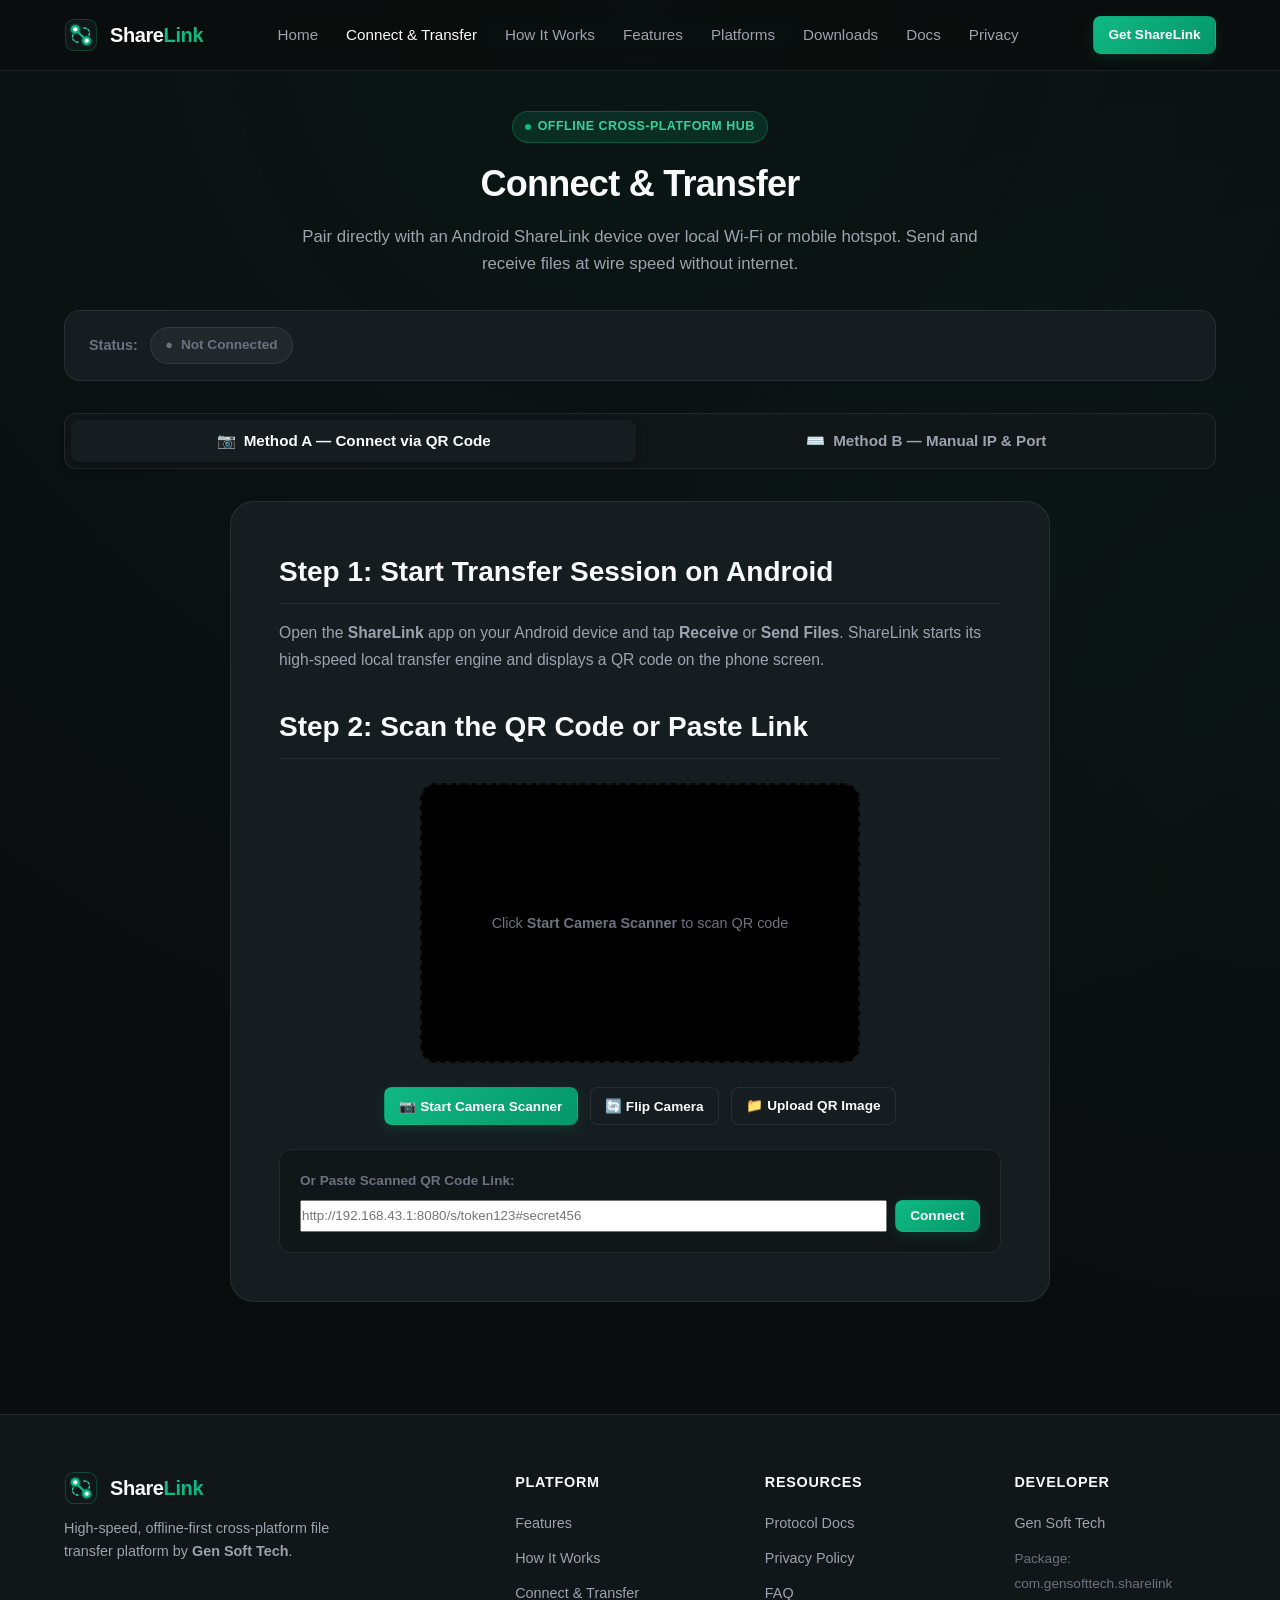
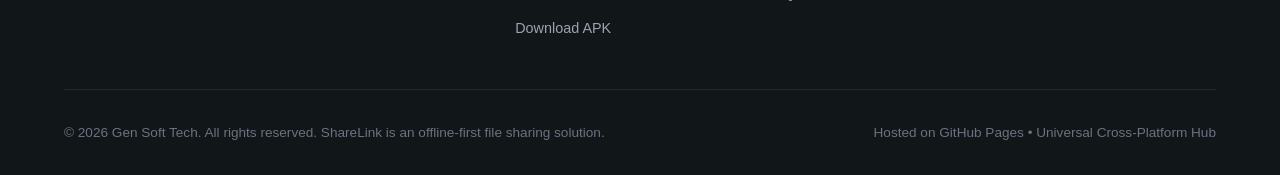
==== connect.html @ 1504897c "feat: implement real cross-platform Connect & Transfer hub with QR scanner and dashboard" ====
<!DOCTYPE html>
<html lang="en">
<head>
  <meta charset="UTF-8">
  <meta name="viewport" content="width=device-width, initial-scale=1.0">
  <title>Connect & Transfer — ShareLink Cross-Platform Hub</title>
  <meta name="description" content="Connect to nearby Android ShareLink devices over local Wi-Fi or hotspot. Send and receive files directly with zero cloud relay.">
  <link rel="icon" type="image/svg+xml" href="assets/favicon.svg">
  <link rel="stylesheet" href="css/style.css">
  <style>
    /* Specific styles for Connect & Transfer Hub */
    .status-bar-wrapper {
      display: flex;
      align-items: center;
      justify-content: space-between;
      background-color: var(--bg-card);
      border: 1px solid var(--border-color);
      border-radius: var(--radius-lg);
      padding: 1rem 1.5rem;
      margin-bottom: 2rem;
      flex-wrap: wrap;
      gap: 1rem;
    }

    .status-pill {
      display: inline-flex;
      align-items: center;
      gap: 0.5rem;
      font-size: 0.85rem;
      font-weight: 600;
      padding: 0.4rem 0.9rem;
      border-radius: 9999px;
      background-color: rgba(255, 255, 255, 0.05);
      border: 1px solid var(--border-color);
    }

    .status-not_connected { color: var(--text-muted); }
    .status-connecting { color: #FBBF24; border-color: rgba(251, 191, 36, 0.3); background: rgba(251, 191, 36, 0.1); }
    .status-waiting_approval { color: #F97316; border-color: rgba(249, 115, 22, 0.3); background: rgba(249, 115, 22, 0.1); }
    .status-connected { color: #10B981; border-color: rgba(16, 185, 129, 0.3); background: rgba(16, 185, 129, 0.1); }
    .status-connection_lost { color: #EF4444; border-color: rgba(239, 68, 68, 0.3); background: rgba(239, 68, 68, 0.1); }
    .status-session_expired { color: #EAB308; border-color: rgba(234, 179, 8, 0.3); background: rgba(234, 179, 8, 0.1); }

    .method-nav {
      display: flex;
      gap: 0.5rem;
      background-color: var(--bg-surface);
      padding: 0.4rem;
      border-radius: var(--radius-md);
      border: 1px solid var(--border-color);
      margin-bottom: 2rem;
    }

    .method-tab-btn {
      flex: 1;
      padding: 0.75rem 1rem;
      background: none;
      border: none;
      color: var(--text-secondary);
      font-weight: 600;
      font-size: 0.95rem;
      border-radius: var(--radius-sm);
      cursor: pointer;
      transition: all var(--transition-fast);
      display: flex;
      align-items: center;
      justify-content: center;
      gap: 0.5rem;
    }

    .method-tab-btn.active {
      background-color: var(--bg-card);
      color: var(--text-primary);
      box-shadow: 0 4px 12px rgba(0, 0, 0, 0.3);
    }

    .scanner-viewfinder {
      position: relative;
      width: 100%;
      max-width: 440px;
      height: 280px;
      margin: 1.5rem auto;
      border-radius: var(--radius-lg);
      overflow: hidden;
      background-color: #000000;
      border: 2px dashed var(--border-color);
      display: flex;
      align-items: center;
      justify-content: center;
    }

    .scanner-viewfinder video {
      width: 100%;
      height: 100%;
      object-fit: cover;
    }

    .scanner-viewfinder.active-scanning {
      border: 2px solid var(--accent-primary);
      box-shadow: 0 0 25px var(--accent-glow);
    }

    .scan-laser {
      display: none;
      position: absolute;
      left: 10%;
      right: 10%;
      height: 2px;
      background: linear-gradient(90deg, transparent, var(--accent-light), transparent);
      box-shadow: 0 0 12px var(--accent-light);
      animation: scanLaser 2s infinite ease-in-out;
    }

    .scanner-viewfinder.active-scanning .scan-laser {
      display: block;
    }

    @keyframes scanLaser {
      0% { top: 15%; }
      50% { top: 85%; }
      100% { top: 15%; }
    }

    .security-notice-box {
      background: rgba(16, 185, 129, 0.05);
      border: 1px solid var(--border-accent);
      border-radius: var(--radius-lg);
      padding: 1.5rem;
      margin-top: 1.5rem;
    }

    .dropzone-box {
      border: 2px dashed rgba(255, 255, 255, 0.15);
      border-radius: var(--radius-lg);
      padding: 3rem 2rem;
      text-align: center;
      background-color: rgba(255, 255, 255, 0.02);
      transition: all var(--transition-fast);
      cursor: pointer;
    }

    .dropzone-box.drag-active {
      border-color: var(--accent-primary);
      background-color: var(--accent-glow);
    }

    .file-item-row {
      display: flex;
      align-items: center;
      justify-content: space-between;
      padding: 0.85rem 1rem;
      background-color: var(--bg-surface);
      border: 1px solid var(--border-color);
      border-radius: var(--radius-sm);
      margin-bottom: 0.5rem;
    }

    .file-item-info {
      display: flex;
      align-items: center;
      gap: 0.75rem;
    }

    .file-item-icon {
      font-size: 1.25rem;
    }

    .file-item-name {
      font-weight: 600;
      font-size: 0.95rem;
      color: var(--text-primary);
    }

    .file-item-meta {
      font-size: 0.8rem;
      color: var(--text-muted);
      font-family: var(--font-mono);
    }

    .btn-remove-file {
      background: none;
      border: none;
      color: var(--text-muted);
      cursor: pointer;
      font-size: 1.1rem;
      padding: 0.25rem 0.5rem;
      transition: color var(--transition-fast);
    }

    .btn-remove-file:hover {
      color: #EF4444;
    }

    .empty-state {
      padding: 2.5rem;
      text-align: center;
      color: var(--text-muted);
      font-size: 0.95rem;
    }

    .preset-pill {
      display: inline-block;
      font-size: 0.78rem;
      font-family: var(--font-mono);
      background-color: rgba(255, 255, 255, 0.06);
      padding: 0.25rem 0.6rem;
      border-radius: 4px;
      margin-right: 0.4rem;
      cursor: pointer;
      border: 1px solid var(--border-color);
    }

    .preset-pill:hover {
      border-color: var(--accent-primary);
      color: var(--accent-light);
    }
  </style>
</head>
<body>

  <!-- Navigation Header -->
  <header class="site-header">
    <div class="container nav-wrapper">
      <a href="./" class="brand-link" aria-label="ShareLink Home">
        <img src="assets/logo.svg" alt="ShareLink Logo" class="brand-logo">
        <span class="brand-name">Share<span>Link</span></span>
      </a>

      <nav>
        <ul class="nav-links" id="navLinks">
          <li><a href="./">Home</a></li>
          <li><a href="connect.html" class="active">Connect &amp; Transfer</a></li>
          <li><a href="./#how-it-works">How It Works</a></li>
          <li><a href="./#features">Features</a></li>
          <li><a href="./#platforms">Platforms</a></li>
          <li><a href="downloads.html">Downloads</a></li>
          <li><a href="docs.html">Docs</a></li>
          <li><a href="privacy.html">Privacy</a></li>
        </ul>
      </nav>

      <div class="nav-cta">
        <a href="downloads.html" class="btn btn-primary btn-sm">Get ShareLink</a>
        <button class="mobile-menu-toggle" id="mobileMenuBtn" aria-label="Toggle navigation menu">☰</button>
      </div>
    </div>
  </header>

  <main class="container" style="padding-top: 2.5rem; padding-bottom: 5rem;">
    <!-- Page Headline -->
    <div class="section-header" style="margin-bottom: 2rem;">
      <div class="badge" style="margin-bottom: 0.75rem;">
        <span class="badge-dot"></span> Offline Cross-Platform Hub
      </div>
      <h1 class="section-title">Connect &amp; Transfer</h1>
      <p class="section-subtitle">
        Pair directly with an Android ShareLink device over local Wi-Fi or mobile hotspot. Send and receive files at wire speed without internet.
      </p>
    </div>

    <!-- Live Connection Status Bar -->
    <div class="status-bar-wrapper">
      <div style="display: flex; align-items: center; gap: 0.75rem;">
        <span style="font-size: 0.9rem; color: var(--text-muted); font-weight: 600;">Status:</span>
        <div id="connectionStatusBadge" class="status-pill status-not_connected">
          <span style="font-size: 0.8rem;">●</span>
          <span id="connectionStatusText">Not Connected</span>
        </div>
      </div>

      <div id="connectedDeviceBar" style="display: none; align-items: center; gap: 1rem;">
        <span style="font-size: 0.9rem; color: var(--text-secondary);">
          Host: <strong id="barDeviceName" style="color: var(--text-primary);">Android Device</strong> (<span id="barDeviceIp" style="font-family: var(--font-mono);">192.168.43.1:8080</span>)
        </span>
        <button class="btn btn-secondary btn-sm" onclick="ConnectApp.disconnect()">Disconnect</button>
      </div>
    </div>

    <!-- PANEL 1: CONNECTION SETUP -->
    <section id="connectPanelSection">
      <!-- Method Selector Tabs -->
      <div class="method-nav">
        <button class="method-tab-btn active" data-target="paneQr">
          <span>📷</span> Method A — Connect via QR Code
        </button>
        <button class="method-tab-btn" data-target="paneManual">
          <span>⌨️</span> Method B — Manual IP &amp; Port
        </button>
      </div>

      <!-- METHOD A: QR CODE SCAN / PASTE -->
      <div id="paneQr" class="method-pane doc-content" style="margin-bottom: 2rem;">
        <h2 style="margin-top: 0;">Step 1: Start Transfer Session on Android</h2>
        <p>
          Open the <strong>ShareLink</strong> app on your Android device and tap <strong>Receive</strong> or <strong>Send Files</strong>. ShareLink starts its high-speed local transfer engine and displays a QR code on the phone screen.
        </p>

        <h2>Step 2: Scan the QR Code or Paste Link</h2>
        <div class="scanner-viewfinder" id="qrScannerBox">
          <video id="qrVideo" playsinline></video>
          <canvas id="qrCanvas" style="display: none;"></canvas>
          <div class="scan-laser"></div>
          <div id="qrScanPrompt" style="position: absolute; text-align: center; color: var(--text-muted); font-size: 0.9rem; padding: 1rem;">
            Click <strong>Start Camera Scanner</strong> to scan QR code
          </div>
        </div>

        <div style="display: flex; justify-content: center; gap: 0.75rem; margin-bottom: 1.5rem; flex-wrap: wrap;">
          <button id="btnStartQrScanner" class="btn btn-primary btn-sm">📷 Start Camera Scanner</button>
          <button id="btnFlipQrCamera" class="btn btn-secondary btn-sm">🔄 Flip Camera</button>
          <label class="btn btn-secondary btn-sm" style="cursor: pointer;">
            📁 Upload QR Image
            <input type="file" id="qrFileInput" accept="image/*" style="display: none;">
          </label>
        </div>

        <div id="qrScanError" style="display: none; background: rgba(239, 68, 68, 0.1); border: 1px solid rgba(239, 68, 68, 0.3); color: #EF4444; padding: 0.75rem; border-radius: var(--radius-sm); font-size: 0.85rem; margin-bottom: 1.5rem; text-align: center;"></div>

        <!-- Manual Paste Input Alternative -->
        <div style="background-color: var(--bg-surface); padding: 1.25rem; border-radius: var(--radius-md); border: 1px solid var(--border-color);">
          <label style="display: block; font-size: 0.85rem; color: var(--text-muted); font-weight: 600; margin-bottom: 0.5rem;">
            Or Paste Scanned QR Code Link:
          </label>
          <div style="display: flex; gap: 0.5rem;">
            <input type="text" id="qrPasteInput" class="setting-input" style="flex: 1;" placeholder="http://192.168.43.1:8080/s/token123#secret456">
            <button id="btnParseQrString" class="btn btn-primary btn-sm">Connect</button>
          </div>
        </div>
      </div>

      <!-- METHOD B: MANUAL CONNECTION -->
      <div id="paneManual" class="method-pane doc-content" style="display: none; margin-bottom: 2rem;">
        <h2 style="margin-top: 0;">Connect Using Local IP &amp; Port</h2>
        <p>
          If your device does not have a camera or cannot scan QR codes, enter the connection details displayed on the Android ShareLink screen:
        </p>

        <div style="display: grid; grid-template-columns: 2fr 1fr; gap: 1rem; margin-bottom: 1.25rem;">
          <div>
            <label style="display: block; font-size: 0.85rem; color: var(--text-muted); font-weight: 600; margin-bottom: 0.4rem;">
              Android Device IP Address:
            </label>
            <input type="text" id="manualIpInput" class="setting-input" value="192.168.43.1" placeholder="192.168.43.1">
            <div style="margin-top: 0.4rem;">
              <span class="preset-pill" onclick="document.getElementById('manualIpInput').value='192.168.43.1'">Hotspot: 192.168.43.1</span>
              <span class="preset-pill" onclick="document.getElementById('manualIpInput').value='192.168.1.'">Wi-Fi: 192.168.1.x</span>
            </div>
          </div>

          <div>
            <label style="display: block; font-size: 0.85rem; color: var(--text-muted); font-weight: 600; margin-bottom: 0.4rem;">
              Server Port:
            </label>
            <input type="text" id="manualPortInput" class="setting-input" value="8080" placeholder="8080">
          </div>
        </div>

        <div style="margin-bottom: 1.25rem;">
          <label style="display: block; font-size: 0.85rem; color: var(--text-muted); font-weight: 600; margin-bottom: 0.4rem;">
            Session Token (Optional):
          </label>
          <input type="text" id="manualTokenInput" class="setting-input" placeholder="e.g. 64-character hexadecimal session token">
        </div>

        <div style="margin-bottom: 1.5rem;">
          <label style="display: block; font-size: 0.85rem; color: var(--text-muted); font-weight: 600; margin-bottom: 0.4rem;">
            Pairing Secret (Protected — Never transmitted in plain URL):
          </label>
          <input type="password" id="manualSecretInput" class="setting-input" placeholder="Pairing secret from QR hash fragment">
        </div>

        <div style="text-align: center;">
          <button id="btnManualConnect" class="btn btn-primary btn-lg" style="width: 100%; max-width: 320px;">
            🔗 Establish Connection
          </button>
        </div>
      </div>

      <!-- Real-World Browser Security Notice & Direct Launch Result -->
      <div id="connectionResultContainer" class="security-notice-box" style="display: none;">
        <div style="display: flex; align-items: flex-start; gap: 1rem;">
          <div style="font-size: 2rem;">🛡️</div>
          <div style="flex: 1;">
            <h3 style="font-size: 1.2rem; font-weight: 750; margin-bottom: 0.5rem; color: var(--text-primary);">
              Launch Direct Transfer Session
            </h3>

            <div id="mixedContentNotice">
              <p style="font-size: 0.92rem; color: var(--text-secondary); line-height: 1.6; margin-bottom: 1rem;">
                <strong>Browser Security &amp; Local Network Access Notice:</strong> Because this website is securely hosted on GitHub Pages (<code>HTTPS</code>), modern web browsers (Chrome, Edge, Safari, Firefox) strictly prohibit background requests to unencrypted local network devices (<code>HTTP</code>) due to <strong>Mixed Content</strong> and <strong>Private Network Access (PNA)</strong> security policies.
              </p>
              <p style="font-size: 0.92rem; color: var(--text-secondary); line-height: 1.6; margin-bottom: 1.25rem;">
                To interact with the Android transfer engine with 100% full speed, zero cross-origin barriers, and hardware WebCrypto acceleration, open the direct local session link below:
              </p>
            </div>

            <div style="display: flex; gap: 1rem; flex-wrap: wrap; align-items: center;">
              <a id="btnDirectLaunch" href="#" target="_blank" rel="noopener" class="btn btn-primary btn-lg">
                🚀 Launch Direct Transfer Dashboard ↗
              </a>
              <span style="font-size: 0.85rem; color: var(--text-muted); font-family: var(--font-mono);">
                Target: <a id="directUrlLink" href="#" target="_blank" style="color: var(--accent-light);">http://192.168.43.1:8080/</a>
              </span>
            </div>
          </div>
        </div>
      </div>
    </section>

    <!-- PANEL 2: LIVE CONNECTED TRANSFER DASHBOARD (Send & Receive) -->
    <section id="transferDashboardSection" style="display: none;">
      <!-- Dashboard Sub-Tabs -->
      <div class="method-nav">
        <button class="dash-tab-btn active" data-target="dashPaneSend">
          <span>🚀</span> Send Files to Android
        </button>
        <button class="dash-tab-btn" data-target="dashPaneReceive">
          <span>📥</span> Receive Files from Android
        </button>
        <button class="dash-tab-btn" data-target="dashPaneHistory">
          <span>📜</span> Transfer History
        </button>
      </div>

      <!-- SUB-TAB 1: SEND FILES TO ANDROID -->
      <div id="dashPaneSend" class="dash-pane doc-content">
        <h2 style="margin-top: 0;">Upload Files to Connected Device</h2>
        <p>
          Select photos, videos, APKs, or documents to stream directly into the Android device's <code>Downloads/ShareLink</code> folder.
        </p>

        <!-- Drag & Drop Zone -->
        <div id="sendDropzone" class="dropzone-box" onclick="document.getElementById('sendFileInput').click()">
          <div style="font-size: 2.5rem; margin-bottom: 0.75rem;">📁</div>
          <h3 style="font-size: 1.2rem; font-weight: 700; margin-bottom: 0.5rem;">Drag &amp; drop files here</h3>
          <p style="color: var(--text-muted); font-size: 0.9rem; margin-bottom: 1.25rem;">
            Supports large files up to 10 GB. Fast isolate streaming with backpressure.
          </p>
          <div style="display: flex; gap: 0.75rem; justify-content: center; flex-wrap: wrap;">
            <button class="btn btn-primary btn-sm" type="button" onclick="event.stopPropagation(); document.getElementById('sendFileInput').click();">Select Files</button>
            <button class="btn btn-secondary btn-sm" type="button" onclick="event.stopPropagation(); document.getElementById('sendFolderInput').click();">Select Folder</button>
          </div>
        </div>

        <input type="file" id="sendFileInput" multiple style="display: none;">
        <input type="file" id="sendFolderInput" webkitdirectory directory multiple style="display: none;">

        <!-- Queue Summary -->
        <div style="display: flex; justify-content: space-between; align-items: center; margin: 1.5rem 0 0.75rem;">
          <div style="font-weight: 700; font-size: 1rem;">
            Selected Queue: <span id="uploadSummaryCount" style="color: var(--accent-light);">0 files</span> (<span id="uploadSummarySize">0 B</span>)
          </div>
          <button class="btn btn-secondary btn-sm" onclick="ConnectApp.clearUploadQueue()">Clear Queue</button>
        </div>

        <!-- Selected Files List -->
        <div id="uploadQueueList" style="margin-bottom: 1.5rem;">
          <div class="empty-state">No files selected. Drag &amp; drop files above or click to browse.</div>
        </div>

        <!-- Upload Streaming Progress Bar -->
        <div id="uploadProgressBox" style="display: none; background: var(--bg-surface); padding: 1.25rem; border-radius: var(--radius-md); border: 1px solid var(--border-color); margin-bottom: 1.5rem;">
          <div style="display: flex; justify-content: space-between; align-items: center; margin-bottom: 0.75rem;">
            <strong id="uploadProgressStatus" style="font-size: 0.95rem; color: var(--text-primary);">Preparing upload...</strong>
            <button id="btnCancelUpload" class="btn btn-secondary btn-sm">Cancel</button>
          </div>
          <div class="transfer-progress-bar">
            <div id="uploadProgressFill" class="progress-fill" style="width: 0%;"></div>
          </div>
          <div style="display: flex; justify-content: space-between; font-size: 0.8rem; color: var(--text-muted); margin-top: 0.5rem; font-family: var(--font-mono);">
            <span id="uploadProgressMetrics">0% • 0 MB/s</span>
          </div>
        </div>

        <div style="text-align: center;">
          <button id="btnStartSend" class="btn btn-primary btn-lg" style="min-width: 240px;" disabled>
            🚀 Send Files to Android
          </button>
        </div>
      </div>

      <!-- SUB-TAB 2: RECEIVE FILES FROM ANDROID -->
      <div id="dashPaneReceive" class="dash-pane doc-content" style="display: none;">
        <div style="display: flex; justify-content: space-between; align-items: center; margin-bottom: 1.25rem; flex-wrap: wrap; gap: 0.75rem;">
          <div>
            <h2 style="margin: 0;">Files Available from Android Sender</h2>
            <p style="color: var(--text-muted); font-size: 0.85rem; margin-top: 0.25rem;">Select files to stream directly to your browser.</p>
          </div>
          <button class="btn btn-primary btn-sm" onclick="ConnectApp.downloadAllSelected()">Download Selected</button>
        </div>

        <div id="receiveFilesList">
          <div class="empty-state">No files currently offered by the Android sender.</div>
        </div>
      </div>

      <!-- SUB-TAB 3: TRANSFER HISTORY -->
      <div id="dashPaneHistory" class="dash-pane doc-content" style="display: none;">
        <h2 style="margin-top: 0;">Session Transfer History</h2>
        <div style="overflow-x: auto; margin-top: 1rem;">
          <table style="width: 100%; border-collapse: collapse; font-size: 0.9rem; text-align: left;">
            <thead>
              <tr style="border-bottom: 1px solid var(--border-color); color: var(--text-muted);">
                <th style="padding: 0.75rem;">Time</th>
                <th style="padding: 0.75rem;">Direction</th>
                <th style="padding: 0.75rem;">Filename</th>
                <th style="padding: 0.75rem;">Size</th>
                <th style="padding: 0.75rem;">Status</th>
              </tr>
            </thead>
            <tbody id="historyListTableBody">
              <tr>
                <td colspan="5" class="empty-state">No transfers recorded in this session.</td>
              </tr>
            </tbody>
          </table>
        </div>
      </div>
    </section>
  </main>

  <!-- Site Footer -->
  <footer class="site-footer">
    <div class="container">
      <div class="footer-grid">
        <div class="footer-brand">
          <a href="./" class="brand-link">
            <img src="assets/logo.svg" alt="ShareLink Logo" class="brand-logo">
            <span class="brand-name">Share<span>Link</span></span>
          </a>
          <p>High-speed, offline-first cross-platform file transfer platform by <strong>Gen Soft Tech</strong>.</p>
        </div>

        <div class="footer-col">
          <h5>Platform</h5>
          <ul>
            <li><a href="./#features">Features</a></li>
            <li><a href="./#how-it-works">How It Works</a></li>
            <li><a href="connect.html">Connect &amp; Transfer</a></li>
            <li><a href="downloads.html">Download APK</a></li>
          </ul>
        </div>

        <div class="footer-col">
          <h5>Resources</h5>
          <ul>
            <li><a href="docs.html">Protocol Docs</a></li>
            <li><a href="privacy.html">Privacy Policy</a></li>
            <li><a href="./#faq">FAQ</a></li>
          </ul>
        </div>

        <div class="footer-col">
          <h5>Developer</h5>
          <ul>
            <li><span style="color: var(--text-secondary); font-size: 0.9rem;">Gen Soft Tech</span></li>
            <li><span style="color: var(--text-muted); font-size: 0.85rem;">Package: com.gensofttech.sharelink</span></li>
          </ul>
        </div>
      </div>

      <div class="footer-bottom">
        <div>&copy; 2026 Gen Soft Tech. All rights reserved. ShareLink is an offline-first file sharing solution.</div>
        <div>Hosted on GitHub Pages • Universal Cross-Platform Hub</div>
      </div>
    </div>
  </footer>

  <script src="js/qr-scanner.js"></script>
  <script src="js/connect.js"></script>
  <script src="js/main.js"></script>
</body>
</html>
---- css/style.css ----
/* ShareLink — Official Web Platform CSS (Gen Soft Tech) */
:root {
  --bg-primary: #0A0D0E;
  --bg-surface: #111618;
  --bg-card: #161D20;
  --bg-card-hover: #1C2529;
  --border-color: rgba(255, 255, 255, 0.08);
  --border-accent: rgba(16, 185, 129, 0.3);
  --accent-primary: #10B981;
  --accent-secondary: #059669;
  --accent-glow: rgba(16, 185, 129, 0.15);
  --accent-light: #34D399;
  --text-primary: #F9FAFB;
  --text-secondary: #9CA3AF;
  --text-muted: #6B7280;
  --font-stack: -apple-system, BlinkMacSystemFont, "Segoe UI", Roboto, "Helvetica Neue", Arial, sans-serif;
  --font-mono: ui-monospace, SFMono-Regular, Menlo, Monaco, Consolas, "Liberation Mono", monospace;
  --radius-sm: 8px;
  --radius-md: 12px;
  --radius-lg: 16px;
  --radius-xl: 24px;
  --transition-fast: 0.2s cubic-bezier(0.4, 0, 0.2, 1);
  --transition-smooth: 0.3s cubic-bezier(0.4, 0, 0.2, 1);
  --max-width: 1200px;
}

*, *::before, *::after {
  box-sizing: border-box;
  margin: 0;
  padding: 0;
}

html {
  scroll-behavior: smooth;
  font-family: var(--font-stack);
  background-color: var(--bg-primary);
  color: var(--text-primary);
  line-height: 1.6;
}

body {
  min-height: 100vh;
  display: flex;
  flex-direction: column;
  overflow-x: hidden;
  background: radial-gradient(circle at 50% 0%, rgba(16, 185, 129, 0.06) 0%, transparent 60%),
              radial-gradient(circle at 100% 40%, rgba(16, 185, 129, 0.03) 0%, transparent 40%),
              var(--bg-primary);
}

a {
  color: inherit;
  text-decoration: none;
}

/* Container */
.container {
  width: 100%;
  max-width: var(--max-width);
  margin: 0 auto;
  padding: 0 1.5rem;
}

/* Header & Nav */
header.site-header {
  position: sticky;
  top: 0;
  z-index: 100;
  background-color: rgba(10, 13, 14, 0.85);
  backdrop-filter: blur(12px);
  -webkit-backdrop-filter: blur(12px);
  border-bottom: 1px solid var(--border-color);
  padding: 1rem 0;
}

.nav-wrapper {
  display: flex;
  align-items: center;
  justify-content: space-between;
}

.brand-link {
  display: flex;
  align-items: center;
  gap: 0.75rem;
  font-weight: 700;
  font-size: 1.25rem;
  letter-spacing: -0.02em;
}

.brand-logo {
  width: 34px;
  height: 34px;
  flex-shrink: 0;
}

.brand-name {
  color: var(--text-primary);
}

.brand-name span {
  color: var(--accent-primary);
}

.nav-links {
  display: flex;
  align-items: center;
  gap: 1.75rem;
  list-style: none;
}

.nav-links a {
  font-size: 0.95rem;
  color: var(--text-secondary);
  transition: color var(--transition-fast);
  font-weight: 500;
}

.nav-links a:hover,
.nav-links a.active {
  color: var(--text-primary);
}

.nav-cta {
  display: flex;
  align-items: center;
  gap: 1rem;
}

.mobile-menu-toggle {
  display: none;
  background: none;
  border: none;
  color: var(--text-primary);
  font-size: 1.5rem;
  cursor: pointer;
  padding: 0.5rem;
}

/* Buttons */
.btn {
  display: inline-flex;
  align-items: center;
  justify-content: center;
  gap: 0.5rem;
  font-size: 0.95rem;
  font-weight: 600;
  padding: 0.65rem 1.25rem;
  border-radius: var(--radius-sm);
  transition: all var(--transition-fast);
  cursor: pointer;
  border: 1px solid transparent;
}

.btn-primary {
  background: linear-gradient(135deg, var(--accent-primary), var(--accent-secondary));
  color: #FFFFFF;
  box-shadow: 0 4px 14px var(--accent-glow);
}

.btn-primary:hover {
  background: linear-gradient(135deg, var(--accent-light), var(--accent-primary));
  box-shadow: 0 6px 20px rgba(16, 185, 129, 0.25);
  transform: translateY(-1px);
}

.btn-secondary {
  background-color: var(--bg-card);
  color: var(--text-primary);
  border-color: var(--border-color);
}

.btn-secondary:hover {
  background-color: var(--bg-card-hover);
  border-color: rgba(255, 255, 255, 0.15);
  transform: translateY(-1px);
}

.btn-outline {
  background: transparent;
  color: var(--accent-primary);
  border-color: var(--border-accent);
}

.btn-outline:hover {
  background: var(--accent-glow);
  border-color: var(--accent-primary);
}

.btn-sm {
  font-size: 0.85rem;
  padding: 0.45rem 0.9rem;
}

.btn-lg {
  font-size: 1.05rem;
  padding: 0.85rem 1.75rem;
  border-radius: var(--radius-md);
}

/* Badge */
.badge {
  display: inline-flex;
  align-items: center;
  gap: 0.4rem;
  font-size: 0.78rem;
  font-weight: 600;
  padding: 0.3rem 0.75rem;
  border-radius: 9999px;
  background-color: var(--accent-glow);
  color: var(--accent-light);
  border: 1px solid var(--border-accent);
  text-transform: uppercase;
  letter-spacing: 0.04em;
}

.badge-dot {
  width: 6px;
  height: 6px;
  background-color: var(--accent-primary);
  border-radius: 50%;
  animation: pulse 2s infinite;
}

@keyframes pulse {
  0%, 100% { opacity: 1; transform: scale(1); }
  50% { opacity: 0.4; transform: scale(0.85); }
}

/* Hero Section */
.hero-section {
  padding: 5rem 0 4rem;
  text-align: center;
}

.hero-content {
  max-width: 820px;
  margin: 0 auto;
}

.hero-title {
  font-size: 3.25rem;
  font-weight: 800;
  letter-spacing: -0.03em;
  line-height: 1.15;
  margin: 1.5rem 0 1rem;
}

.hero-title .text-gradient {
  background: linear-gradient(135deg, #FFFFFF 30%, var(--accent-light) 100%);
  -webkit-background-clip: text;
  -webkit-text-fill-color: transparent;
}

.hero-subtitle {
  font-size: 1.25rem;
  color: var(--text-secondary);
  line-height: 1.6;
  margin-bottom: 2.5rem;
}

.hero-actions {
  display: flex;
  align-items: center;
  justify-content: center;
  gap: 1rem;
  margin-bottom: 3rem;
  flex-wrap: wrap;
}

/* Hero Preview Mockup */
.preview-container {
  margin-top: 2rem;
  perspective: 1000px;
}

.app-mockup {
  background-color: var(--bg-surface);
  border: 1px solid var(--border-color);
  border-radius: var(--radius-xl);
  overflow: hidden;
  box-shadow: 0 20px 40px rgba(0, 0, 0, 0.6), 0 0 0 1px var(--border-color);
}

.mockup-header {
  background-color: rgba(255, 255, 255, 0.02);
  border-bottom: 1px solid var(--border-color);
  padding: 0.85rem 1.25rem;
  display: flex;
  align-items: center;
  justify-content: space-between;
}

.mockup-dots {
  display: flex;
  gap: 6px;
}

.mockup-dots span {
  width: 10px;
  height: 10px;
  border-radius: 50%;
  background-color: rgba(255, 255, 255, 0.15);
}

.mockup-title {
  font-size: 0.82rem;
  font-family: var(--font-mono);
  color: var(--text-muted);
}

.mockup-body {
  padding: 2rem;
  display: grid;
  grid-template-columns: 1fr 1fr;
  gap: 1.5rem;
  text-align: left;
}

.mockup-pane {
  background-color: var(--bg-card);
  border: 1px solid var(--border-color);
  border-radius: var(--radius-lg);
  padding: 1.25rem;
}

.pane-title {
  font-size: 0.95rem;
  font-weight: 600;
  margin-bottom: 0.5rem;
  display: flex;
  align-items: center;
  justify-content: space-between;
}

.transfer-file-item {
  display: flex;
  align-items: center;
  justify-content: space-between;
  padding: 0.75rem;
  background-color: var(--bg-surface);
  border-radius: var(--radius-sm);
  margin-top: 0.75rem;
  font-size: 0.85rem;
}

.file-info {
  display: flex;
  align-items: center;
  gap: 0.6rem;
}

.file-icon {
  color: var(--accent-primary);
}

.transfer-progress-bar {
  width: 100%;
  height: 6px;
  background-color: rgba(255, 255, 255, 0.08);
  border-radius: 9999px;
  overflow: hidden;
  margin-top: 0.75rem;
}

.progress-fill {
  width: 82%;
  height: 100%;
  background: linear-gradient(90deg, var(--accent-secondary), var(--accent-primary));
  border-radius: 9999px;
}

.stats-row {
  display: flex;
  justify-content: space-between;
  margin-top: 0.5rem;
  font-size: 0.78rem;
  color: var(--text-muted);
  font-family: var(--font-mono);
}

/* Architecture Distinction Banner */
.arch-distinction-banner {
  background-color: rgba(16, 185, 129, 0.04);
  border: 1px solid var(--border-accent);
  border-radius: var(--radius-lg);
  padding: 1.5rem;
  margin: 3.5rem 0;
  display: flex;
  align-items: flex-start;
  gap: 1.25rem;
}

.banner-icon {
  font-size: 1.5rem;
  color: var(--accent-primary);
  flex-shrink: 0;
  margin-top: 0.15rem;
}

.banner-content h4 {
  font-size: 1.05rem;
  font-weight: 700;
  color: var(--text-primary);
  margin-bottom: 0.4rem;
}

.banner-content p {
  font-size: 0.92rem;
  color: var(--text-secondary);
  line-height: 1.55;
}

/* Sections */
.section {
  padding: 4.5rem 0;
}

.section-header {
  text-align: center;
  max-width: 680px;
  margin: 0 auto 3rem;
}

.section-tag {
  color: var(--accent-primary);
  font-size: 0.85rem;
  font-weight: 700;
  text-transform: uppercase;
  letter-spacing: 0.08em;
  margin-bottom: 0.5rem;
}

.section-title {
  font-size: 2.25rem;
  font-weight: 750;
  letter-spacing: -0.02em;
  margin-bottom: 0.75rem;
}

.section-subtitle {
  color: var(--text-secondary);
  font-size: 1.05rem;
}

/* Steps Grid */
.steps-grid {
  display: grid;
  grid-template-columns: repeat(3, 1fr);
  gap: 1.75rem;
}

.step-card {
  background-color: var(--bg-card);
  border: 1px solid var(--border-color);
  border-radius: var(--radius-lg);
  padding: 2rem;
  position: relative;
  transition: all var(--transition-smooth);
}

.step-card:hover {
  border-color: var(--border-accent);
  transform: translateY(-3px);
  box-shadow: 0 10px 25px rgba(0, 0, 0, 0.4);
}

.step-number {
  font-size: 2.25rem;
  font-weight: 800;
  color: var(--accent-primary);
  opacity: 0.8;
  margin-bottom: 1rem;
  font-family: var(--font-mono);
}

.step-title {
  font-size: 1.25rem;
  font-weight: 700;
  margin-bottom: 0.75rem;
}

.step-desc {
  color: var(--text-secondary);
  font-size: 0.95rem;
  line-height: 1.6;
}

/* Features Grid */
.features-grid {
  display: grid;
  grid-template-columns: repeat(3, 1fr);
  gap: 1.75rem;
}

.feature-card {
  background-color: var(--bg-card);
  border: 1px solid var(--border-color);
  border-radius: var(--radius-lg);
  padding: 1.75rem;
  transition: all var(--transition-smooth);
}

.feature-card:hover {
  border-color: var(--border-accent);
  background-color: var(--bg-card-hover);
  transform: translateY(-2px);
}

.feature-icon-wrapper {
  width: 44px;
  height: 44px;
  border-radius: var(--radius-md);
  background-color: var(--accent-glow);
  border: 1px solid var(--border-accent);
  display: flex;
  align-items: center;
  justify-content: center;
  color: var(--accent-primary);
  margin-bottom: 1.25rem;
}

.feature-title {
  font-size: 1.15rem;
  font-weight: 650;
  margin-bottom: 0.5rem;
}

.feature-desc {
  color: var(--text-secondary);
  font-size: 0.92rem;
  line-height: 1.55;
}

/* Platform Support Table / Cards */
.platforms-grid {
  display: grid;
  grid-template-columns: repeat(4, 1fr);
  gap: 1.25rem;
}

.platform-card {
  background-color: var(--bg-card);
  border: 1px solid var(--border-color);
  border-radius: var(--radius-md);
  padding: 1.5rem;
  text-align: center;
  transition: border-color var(--transition-fast);
}

.platform-card:hover {
  border-color: var(--border-accent);
}

.platform-icon {
  font-size: 2rem;
  margin-bottom: 0.75rem;
}

.platform-name {
  font-size: 1.05rem;
  font-weight: 650;
  margin-bottom: 0.25rem;
}

.platform-mode {
  font-size: 0.8rem;
  color: var(--accent-light);
  font-weight: 600;
  margin-bottom: 0.75rem;
}

.platform-desc {
  font-size: 0.85rem;
  color: var(--text-muted);
}

/* FAQ Accordion */
.faq-list {
  max-width: 780px;
  margin: 0 auto;
  display: flex;
  flex-direction: column;
  gap: 1rem;
}

.faq-item {
  background-color: var(--bg-card);
  border: 1px solid var(--border-color);
  border-radius: var(--radius-md);
  overflow: hidden;
  transition: border-color var(--transition-fast);
}

.faq-item:hover {
  border-color: rgba(255, 255, 255, 0.15);
}

.faq-question {
  width: 100%;
  padding: 1.25rem 1.5rem;
  background: none;
  border: none;
  color: var(--text-primary);
  font-size: 1.05rem;
  font-weight: 600;
  text-align: left;
  display: flex;
  align-items: center;
  justify-content: space-between;
  cursor: pointer;
  gap: 1rem;
}

.faq-icon {
  color: var(--accent-primary);
  transition: transform var(--transition-fast);
  font-size: 1.25rem;
  flex-shrink: 0;
}

.faq-item.open .faq-icon {
  transform: rotate(45deg);
}

.faq-answer {
  max-height: 0;
  overflow: hidden;
  transition: max-height var(--transition-smooth);
  padding: 0 1.5rem;
  color: var(--text-secondary);
  font-size: 0.95rem;
  line-height: 1.6;
}

.faq-item.open .faq-answer {
  max-height: 300px;
  padding-bottom: 1.25rem;
}

/* CTA Section */
.cta-section {
  padding: 5rem 0;
  text-align: center;
}

.cta-box {
  background: linear-gradient(135deg, rgba(17, 22, 24, 0.95), rgba(22, 29, 32, 0.95));
  border: 1px solid var(--border-accent);
  border-radius: var(--radius-xl);
  padding: 3.5rem 2rem;
  position: relative;
  overflow: hidden;
  box-shadow: 0 20px 50px rgba(0, 0, 0, 0.5);
}

.cta-title {
  font-size: 2.4rem;
  font-weight: 800;
  letter-spacing: -0.02em;
  margin-bottom: 1rem;
}

.cta-subtitle {
  font-size: 1.15rem;
  color: var(--text-secondary);
  max-width: 600px;
  margin: 0 auto 2rem;
}

/* Footer */
footer.site-footer {
  margin-top: auto;
  background-color: var(--bg-surface);
  border-top: 1px solid var(--border-color);
  padding: 3.5rem 0 2rem;
}

.footer-grid {
  display: grid;
  grid-template-columns: 2fr 1fr 1fr 1fr;
  gap: 3rem;
  margin-bottom: 3rem;
}

.footer-brand p {
  color: var(--text-secondary);
  font-size: 0.9rem;
  margin-top: 0.75rem;
  max-width: 300px;
}

.footer-col h5 {
  font-size: 0.9rem;
  font-weight: 700;
  text-transform: uppercase;
  letter-spacing: 0.05em;
  color: var(--text-primary);
  margin-bottom: 1rem;
}

.footer-col ul {
  list-style: none;
  display: flex;
  flex-direction: column;
  gap: 0.6rem;
}

.footer-col a {
  color: var(--text-secondary);
  font-size: 0.9rem;
  transition: color var(--transition-fast);
}

.footer-col a:hover {
  color: var(--accent-primary);
}

.footer-bottom {
  border-top: 1px solid var(--border-color);
  padding-top: 2rem;
  display: flex;
  align-items: center;
  justify-content: space-between;
  color: var(--text-muted);
  font-size: 0.85rem;
  flex-wrap: wrap;
  gap: 1rem;
}

/* Downloads & Document Pages Specific Styles */
.page-header {
  padding: 4rem 0 2.5rem;
  text-align: center;
}

.page-title {
  font-size: 2.8rem;
  font-weight: 800;
  letter-spacing: -0.02em;
  margin-bottom: 0.75rem;
}

.page-subtitle {
  font-size: 1.15rem;
  color: var(--text-secondary);
  max-width: 620px;
  margin: 0 auto;
}

.download-card {
  background-color: var(--bg-card);
  border: 1px solid var(--border-color);
  border-radius: var(--radius-xl);
  padding: 2.5rem;
  max-width: 760px;
  margin: 0 auto 3rem;
}

.download-header {
  display: flex;
  align-items: center;
  justify-content: space-between;
  border-bottom: 1px solid var(--border-color);
  padding-bottom: 1.5rem;
  margin-bottom: 1.5rem;
  flex-wrap: wrap;
  gap: 1rem;
}

.download-details-grid {
  display: grid;
  grid-template-columns: repeat(3, 1fr);
  gap: 1.25rem;
  margin-bottom: 2rem;
}

.detail-item {
  background-color: var(--bg-surface);
  border-radius: var(--radius-sm);
  padding: 1rem;
  border: 1px solid var(--border-color);
}

.detail-label {
  font-size: 0.75rem;
  color: var(--text-muted);
  text-transform: uppercase;
  letter-spacing: 0.05em;
  font-weight: 600;
}

.detail-val {
  font-size: 1rem;
  font-weight: 650;
  color: var(--text-primary);
  margin-top: 0.25rem;
  font-family: var(--font-mono);
}

.doc-content {
  max-width: 820px;
  margin: 0 auto 4rem;
  background-color: var(--bg-card);
  border: 1px solid var(--border-color);
  border-radius: var(--radius-xl);
  padding: 3rem;
}

.doc-content h2 {
  font-size: 1.75rem;
  font-weight: 750;
  margin: 2rem 0 1rem;
  color: var(--text-primary);
  border-bottom: 1px solid var(--border-color);
  padding-bottom: 0.5rem;
}

.doc-content h2:first-of-type {
  margin-top: 0;
}

.doc-content h3 {
  font-size: 1.25rem;
  font-weight: 650;
  margin: 1.5rem 0 0.75rem;
  color: var(--accent-light);
}

.doc-content p, .doc-content li {
  color: var(--text-secondary);
  line-height: 1.7;
  font-size: 0.98rem;
  margin-bottom: 1rem;
}

.doc-content ul, .doc-content ol {
  padding-left: 1.5rem;
  margin-bottom: 1.5rem;
}

.doc-content code {
  font-family: var(--font-mono);
  background-color: var(--bg-surface);
  color: var(--accent-light);
  padding: 0.2rem 0.4rem;
  border-radius: 4px;
  font-size: 0.88rem;
  border: 1px solid var(--border-color);
}

.doc-content pre {
  background-color: var(--bg-surface);
  border: 1px solid var(--border-color);
  border-radius: var(--radius-md);
  padding: 1.25rem;
  overflow-x: auto;
  font-family: var(--font-mono);
  font-size: 0.88rem;
  margin: 1.25rem 0;
  color: #E5E7EB;
}

/* Responsive Media Queries */
@media (max-width: 992px) {
  .hero-title {
    font-size: 2.6rem;
  }
  .steps-grid,
  .features-grid {
    grid-template-columns: repeat(2, 1fr);
  }
  .platforms-grid {
    grid-template-columns: repeat(2, 1fr);
  }
  .footer-grid {
    grid-template-columns: 1fr 1fr;
    gap: 2rem;
  }
  .mockup-body {
    grid-template-columns: 1fr;
  }
}

@media (max-width: 768px) {
  .nav-links,
  .nav-cta .btn {
    display: none;
  }
  .mobile-menu-toggle {
    display: block;
  }
  .nav-links.mobile-open {
    display: flex;
    flex-direction: column;
    position: absolute;
    top: 100%;
    left: 0;
    right: 0;
    background-color: var(--bg-surface);
    border-bottom: 1px solid var(--border-color);
    padding: 1.5rem;
    gap: 1rem;
  }
  .hero-title {
    font-size: 2.1rem;
  }
  .hero-subtitle {
    font-size: 1.05rem;
  }
  .steps-grid,
  .features-grid,
  .platforms-grid {
    grid-template-columns: 1fr;
  }
  .download-details-grid {
    grid-template-columns: 1fr;
  }
  .doc-content {
    padding: 1.75rem;
  }
  .footer-grid {
    grid-template-columns: 1fr;
    gap: 2rem;
  }
}
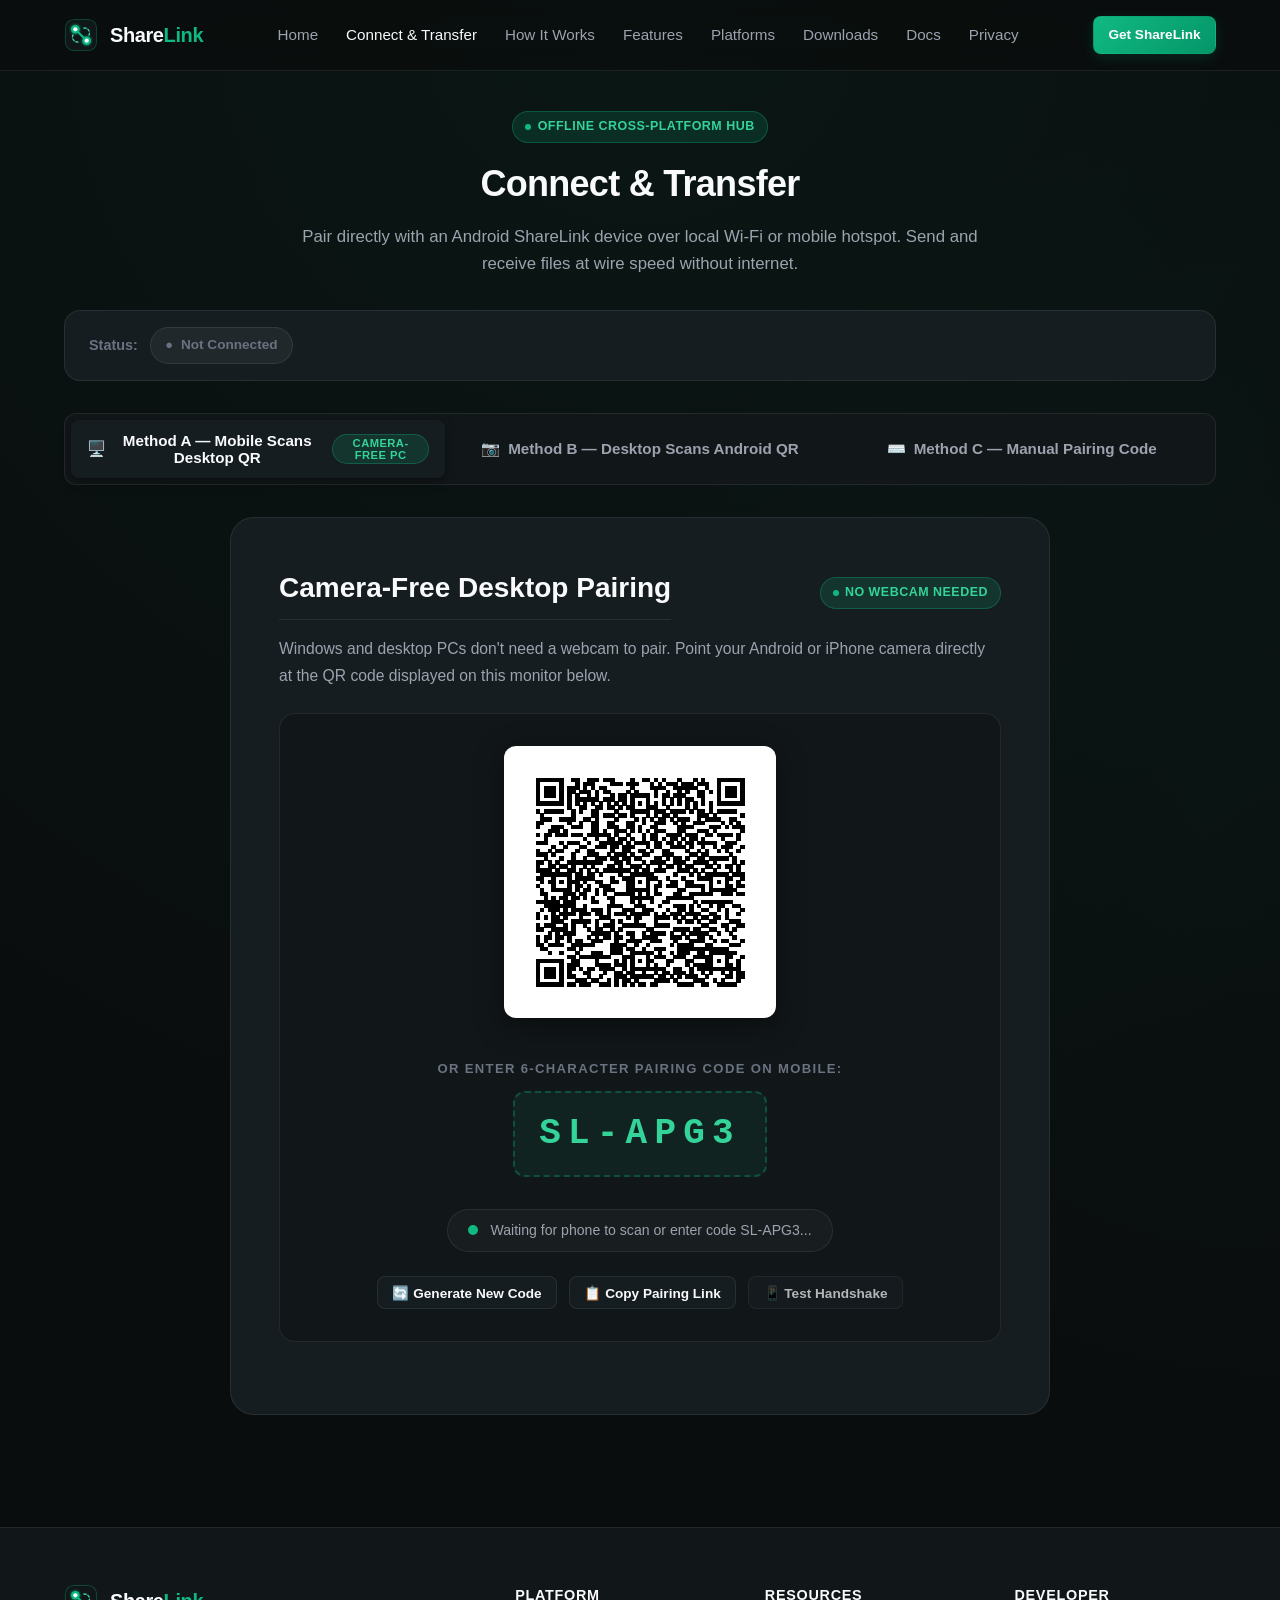
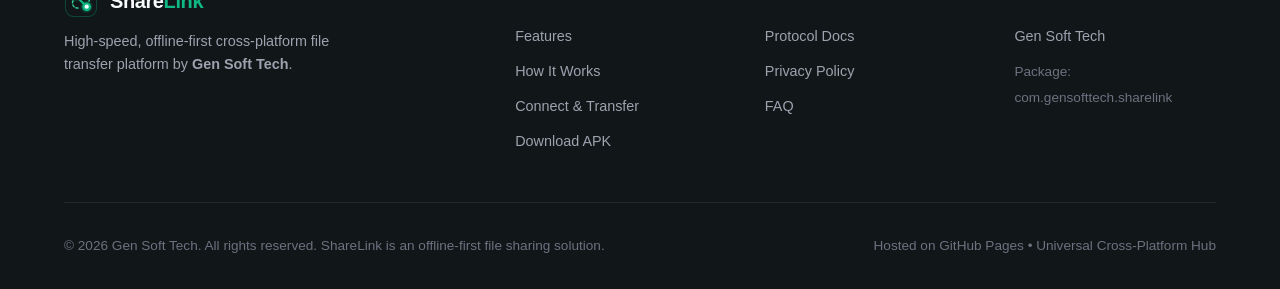
==== commit 0990859e: "feat: Add camera-free desktop pairing and 3 pairing methods (Method A, B, C) with pure-JS offline QR" ====
--- a/connect.html
+++ b/connect.html
@@ -9,6 +9,44 @@
   <link rel="stylesheet" href="css/style.css">
   <style>
     /* Specific styles for Connect & Transfer Hub */
+    .pairing-code-display {
+      font-size: 2.25rem;
+      font-weight: 800;
+      font-family: var(--font-mono);
+      letter-spacing: 0.2em;
+      color: var(--accent-light);
+      background: rgba(16, 185, 129, 0.08);
+      border: 2px dashed var(--border-accent);
+      padding: 0.75rem 1.5rem;
+      border-radius: var(--radius-md);
+      display: inline-block;
+      margin: 0.75rem 0;
+    }
+
+    .pulse-indicator {
+      display: inline-block;
+      width: 10px;
+      height: 10px;
+      border-radius: 50%;
+      background-color: var(--accent-primary);
+      box-shadow: 0 0 0 rgba(16, 185, 129, 0.4);
+      animation: pulseGlow 1.8s infinite;
+    }
+
+    @keyframes pulseGlow {
+      0% { box-shadow: 0 0 0 0 rgba(16, 185, 129, 0.7); }
+      70% { box-shadow: 0 0 0 10px rgba(16, 185, 129, 0); }
+      100% { box-shadow: 0 0 0 0 rgba(16, 185, 129, 0); }
+    }
+
+    .fallback-banner {
+      background: rgba(245, 158, 11, 0.1);
+      border: 1px solid rgba(245, 158, 11, 0.3);
+      border-radius: var(--radius-md);
+      padding: 1.25rem;
+      margin: 1rem 0;
+    }
+
     .status-bar-wrapper {
       display: flex;
       align-items: center;
@@ -280,22 +318,95 @@
     <section id="connectPanelSection">
       <!-- Method Selector Tabs -->
       <div class="method-nav">
-        <button class="method-tab-btn active" data-target="paneQr">
-          <span>📷</span> Method A — Connect via QR Code
+        <button class="method-tab-btn active" data-target="paneDesktopQr">
+          <span>🖥️</span> Method A — Mobile Scans Desktop QR <span class="badge" style="font-size: 0.7rem; padding: 0.15rem 0.5rem; margin-left: 0.25rem;">Camera-Free PC</span>
+        </button>
+        <button class="method-tab-btn" data-target="paneQr">
+          <span>📷</span> Method B — Desktop Scans Android QR
         </button>
         <button class="method-tab-btn" data-target="paneManual">
-          <span>⌨️</span> Method B — Manual IP &amp; Port
+          <span>⌨️</span> Method C — Manual Pairing Code
         </button>
       </div>
 
-      <!-- METHOD A: QR CODE SCAN / PASTE -->
-      <div id="paneQr" class="method-pane doc-content" style="margin-bottom: 2rem;">
-        <h2 style="margin-top: 0;">Step 1: Start Transfer Session on Android</h2>
+      <!-- METHOD A: MOBILE SCANS DESKTOP QR (Camera-Free Desktop Priority) -->
+      <div id="paneDesktopQr" class="method-pane doc-content" style="margin-bottom: 2rem;">
+        <div style="display: flex; justify-content: space-between; align-items: center; margin-bottom: 1rem; flex-wrap: wrap; gap: 0.5rem;">
+          <h2 style="margin: 0;">Camera-Free Desktop Pairing</h2>
+          <span class="badge"><span class="badge-dot"></span> No Webcam Needed</span>
+        </div>
         <p>
-          Open the <strong>ShareLink</strong> app on your Android device and tap <strong>Receive</strong> or <strong>Send Files</strong>. ShareLink starts its high-speed local transfer engine and displays a QR code on the phone screen.
+          Windows and desktop PCs don't need a webcam to pair. Point your Android or iPhone camera directly at the QR code displayed on this monitor below.
         </p>
 
-        <h2>Step 2: Scan the QR Code or Paste Link</h2>
+        <!-- Desktop QR Canvas Card -->
+        <div style="background-color: var(--bg-surface); border: 1px solid var(--border-color); border-radius: var(--radius-lg); padding: 2rem; margin: 1.5rem 0; text-align: center;">
+          <div style="display: inline-block; padding: 1rem; background-color: #FFFFFF; border-radius: var(--radius-md); box-shadow: 0 8px 30px rgba(0, 0, 0, 0.4); margin-bottom: 1rem;">
+            <canvas id="desktopQrCanvas" width="240" height="240" style="display: block; margin: 0 auto;"></canvas>
+          </div>
+
+          <div style="margin-top: 1rem;">
+            <div style="font-size: 0.82rem; font-weight: 700; color: var(--text-muted); text-transform: uppercase; letter-spacing: 0.1em;">
+              Or Enter 6-Character Pairing Code on Mobile:
+            </div>
+            <div id="desktopPairingCodeVal" class="pairing-code-display">SL-4829</div>
+          </div>
+
+          <!-- Pulsing Live Radar Indicator -->
+          <div style="display: flex; align-items: center; justify-content: center; gap: 0.75rem; margin: 1.25rem auto 0; padding: 0.6rem 1.25rem; background: rgba(255, 255, 255, 0.03); border-radius: 9999px; border: 1px solid var(--border-color); width: fit-content;">
+            <span class="pulse-indicator"></span>
+            <span id="desktopSessionStatusText" style="font-size: 0.88rem; color: var(--text-secondary);">Waiting for phone to scan or enter code...</span>
+          </div>
+
+          <!-- Incoming Pairing Request Approval Box -->
+          <div id="desktopApprovalCard" style="display: none; background: rgba(16, 185, 129, 0.08); border: 1px solid var(--accent-primary); border-radius: var(--radius-md); padding: 1.5rem; margin-top: 1.5rem; text-align: center;">
+            <div style="font-size: 2.2rem; margin-bottom: 0.5rem;">📱🤝💻</div>
+            <h3 style="font-size: 1.2rem; font-weight: 700; margin-bottom: 0.5rem; color: var(--text-primary);">Incoming Pairing Request</h3>
+            <p id="desktopApprovalDetails" style="font-size: 0.95rem; color: var(--text-secondary); margin-bottom: 1.25rem;">
+              Device <strong>Android Device</strong> is requesting an encrypted transfer session.
+            </p>
+            <div style="display: flex; gap: 0.75rem; justify-content: center;">
+              <button id="btnApproveIncomingPair" class="btn btn-primary btn-sm">✅ Approve Connection</button>
+              <button id="btnRejectIncomingPair" class="btn btn-secondary btn-sm" style="color: #EF4444;">❌ Reject</button>
+            </div>
+          </div>
+
+          <div style="display: flex; justify-content: center; gap: 0.75rem; margin-top: 1.5rem; flex-wrap: wrap;">
+            <button id="btnRegenDesktopQr" class="btn btn-secondary btn-sm">🔄 Generate New Code</button>
+            <button id="btnCopyDesktopLink" class="btn btn-secondary btn-sm">📋 Copy Pairing Link</button>
+            <button id="btnSimulatePhoneScan" class="btn btn-secondary btn-sm" style="opacity: 0.7;">📱 Test Handshake</button>
+          </div>
+        </div>
+      </div>
+
+      <!-- METHOD B: DESKTOP SCANS ANDROID QR -->
+      <div id="paneQr" class="method-pane doc-content" style="display: none; margin-bottom: 2rem;">
+        <h2 style="margin-top: 0;">Desktop Camera Scanner</h2>
+        <p>
+          If your computer has a webcam or you are using a laptop, position the QR code displayed on your Android phone in front of your camera:
+        </p>
+
+        <!-- Graceful Camera Failure Notice -->
+        <div id="cameraFallbackNotice" style="display: none;" class="fallback-banner">
+          <div style="display: flex; align-items: flex-start; gap: 0.75rem;">
+            <span style="font-size: 1.5rem;">📷❌</span>
+            <div style="flex: 1;">
+              <strong style="color: #F59E0B; font-size: 0.95rem;">No Webcam Detected or Camera Permission Denied</strong>
+              <p style="font-size: 0.88rem; color: var(--text-secondary); margin: 0.35rem 0 0.75rem;">
+                Your computer does not have a working webcam or camera access was blocked. Don't worry — Windows users do not need a webcam!
+              </p>
+              <div style="display: flex; gap: 0.5rem; flex-wrap: wrap;">
+                <button type="button" class="btn btn-primary btn-sm" onclick="ConnectApp.switchToMethod('paneDesktopQr')">
+                  🖥️ Use Method A (Mobile Scans Desktop QR)
+                </button>
+                <button type="button" class="btn btn-secondary btn-sm" onclick="ConnectApp.switchToMethod('paneManual')">
+                  ⌨️ Use Method C (Manual Code)
+                </button>
+              </div>
+            </div>
+          </div>
+        </div>
+
         <div class="scanner-viewfinder" id="qrScannerBox">
           <video id="qrVideo" playsinline></video>
           <canvas id="qrCanvas" style="display: none;"></canvas>
@@ -328,11 +439,11 @@
         </div>
       </div>
 
-      <!-- METHOD B: MANUAL CONNECTION -->
+      <!-- METHOD C: MANUAL PAIRING CODE -->
       <div id="paneManual" class="method-pane doc-content" style="display: none; margin-bottom: 2rem;">
-        <h2 style="margin-top: 0;">Connect Using Local IP &amp; Port</h2>
+        <h2 style="margin-top: 0;">Manual Pairing Code</h2>
         <p>
-          If your device does not have a camera or cannot scan QR codes, enter the connection details displayed on the Android ShareLink screen:
+          Connect by entering the 6-character code (e.g. <code>SL-4829</code>) displayed on the Android ShareLink screen:
         </p>
 
         <div style="display: grid; grid-template-columns: 2fr 1fr; gap: 1rem; margin-bottom: 1.25rem;">
@@ -357,21 +468,26 @@
 
         <div style="margin-bottom: 1.25rem;">
           <label style="display: block; font-size: 0.85rem; color: var(--text-muted); font-weight: 600; margin-bottom: 0.4rem;">
-            Session Token (Optional):
+            Pairing Code (6 Characters):
           </label>
-          <input type="text" id="manualTokenInput" class="setting-input" placeholder="e.g. 64-character hexadecimal session token">
+          <input type="text" id="manualPairingCodeInput" class="setting-input" placeholder="e.g. SL-4829" maxlength="8" style="font-family: var(--font-mono); font-size: 1.25rem; letter-spacing: 0.15em; text-transform: uppercase;">
+          <div style="font-size: 0.78rem; color: var(--text-muted); margin-top: 0.25rem;">
+            Look for the 6-character code under the QR code on your phone screen.
+          </div>
         </div>
 
         <div style="margin-bottom: 1.5rem;">
           <label style="display: block; font-size: 0.85rem; color: var(--text-muted); font-weight: 600; margin-bottom: 0.4rem;">
-            Pairing Secret (Protected — Never transmitted in plain URL):
+            Your Device Name:
           </label>
-          <input type="password" id="manualSecretInput" class="setting-input" placeholder="Pairing secret from QR hash fragment">
-        </div>
+          <input type="text" id="manualClientNameInput" class="setting-input" value="Windows PC Chrome" placeholder="Windows PC Chrome">
+        </div>
+
+        <div id="manualPairStatus" style="display: none; padding: 0.75rem 1rem; border-radius: var(--radius-sm); margin-bottom: 1.25rem; font-size: 0.9rem; text-align: center;"></div>
 
         <div style="text-align: center;">
-          <button id="btnManualConnect" class="btn btn-primary btn-lg" style="width: 100%; max-width: 320px;">
-            🔗 Establish Connection
+          <button id="btnManualPairConnect" class="btn btn-primary btn-lg" style="width: 100%; max-width: 320px;">
+            🔗 Verify &amp; Establish Connection
           </button>
         </div>
       </div>
@@ -566,6 +682,7 @@
     </div>
   </footer>
 
+  <script src="js/qrcode.js"></script>
   <script src="js/qr-scanner.js"></script>
   <script src="js/connect.js"></script>
   <script src="js/main.js"></script>
